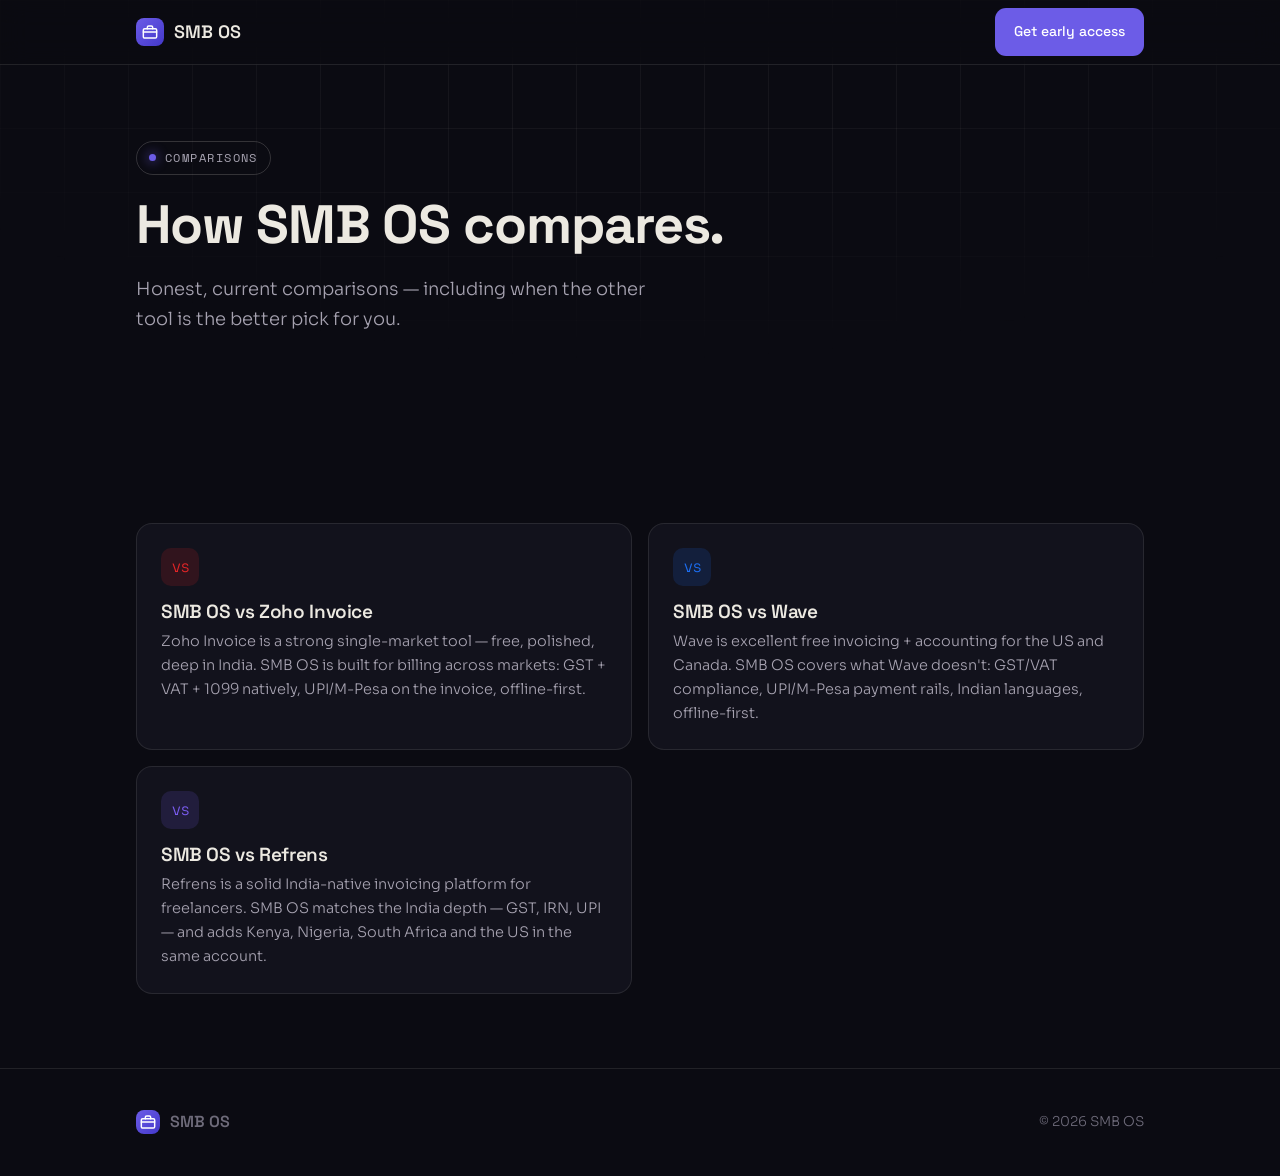
==== compare/index.html @ 992b040c "Add honest comparison pages (vs Zoho Invoice / Wave / Refrens) + footer links + sitemap Co-Authored-" ====
<!DOCTYPE html><html lang="en"><head>
<meta charset="UTF-8"/><meta name="viewport" content="width=device-width, initial-scale=1.0"/>
<title>SMB OS vs Zoho Invoice, Wave, Refrens — honest comparisons | SMB OS</title>
<meta name="description" content="How SMB OS compares to Zoho Invoice, Wave and Refrens for multi-market invoicing: GST/VAT/1099 compliance, UPI/M-Pesa payment rails, languages, offline-first."/>
<link rel="canonical" href="https://kaustubhtripathi-code.github.io/smb-os-site/compare/"/>
<link rel="preconnect" href="https://fonts.googleapis.com"/><link rel="preconnect" href="https://fonts.gstatic.com" crossorigin/>
<link href="https://fonts.googleapis.com/css2?family=Space+Grotesk:wght@400;500;600;700&family=Sora:wght@300;400;500;600&family=Space+Mono:wght@400;700&display=swap" rel="stylesheet"/>
<link rel="stylesheet" href="../market.css"/>
</head><body>
<nav><div class="wrap nav"><a class="brand" href="../index.html"><span class="mark"><svg viewBox="0 0 24 24" fill="none" stroke="#fff" stroke-width="2.2" stroke-linecap="round" stroke-linejoin="round"><rect x="2" y="7" width="20" height="14" rx="2"/><path d="M16 7V5a2 2 0 0 0-2-2h-4a2 2 0 0 0-2 2v2"/><path d="M2 12h20"/></svg></span> SMB OS</a><a href="../index.html#get" class="btn btn-a">Get early access</a></div></nav>
<header class="hero"><div class="wrap"><span class="eyebrow"><span class="dot"></span> Comparisons</span>
<h1 class="h1">How SMB OS compares.</h1>
<p class="lede">Honest, current comparisons — including when the other tool is the better pick for you.</p></div></header>
<section><div class="wrap"><div class="feats">
<a class="feat" href="./vs-zoho-invoice.html" style="text-decoration:none"><div class="fi" style="background:color-mix(in srgb,#E42527 15%,transparent);color:#E42527">vs</div><h3>SMB OS vs Zoho Invoice</h3><p>Zoho Invoice is a strong single-market tool — free, polished, deep in India. SMB OS is built for billing across markets: GST + VAT + 1099 natively, UPI/M-Pesa on the invoice, offline-first.</p></a><a class="feat" href="./vs-wave.html" style="text-decoration:none"><div class="fi" style="background:color-mix(in srgb,#1C6EF2 15%,transparent);color:#1C6EF2">vs</div><h3>SMB OS vs Wave</h3><p>Wave is excellent free invoicing + accounting for the US and Canada. SMB OS covers what Wave doesn't: GST/VAT compliance, UPI/M-Pesa payment rails, Indian languages, offline-first.</p></a><a class="feat" href="./vs-refrens.html" style="text-decoration:none"><div class="fi" style="background:color-mix(in srgb,#7A5CF0 15%,transparent);color:#7A5CF0">vs</div><h3>SMB OS vs Refrens</h3><p>Refrens is a solid India-native invoicing platform for freelancers. SMB OS matches the India depth — GST, IRN, UPI — and adds Kenya, Nigeria, South Africa and the US in the same account.</p></a>
</div></div></section>
<footer><div class="wrap foot"><a class="brand" href="../index.html" style="font-size:16px"><span class="mark" style="width:24px;height:24px"><svg viewBox="0 0 24 24" fill="none" stroke="#fff" stroke-width="2.2" stroke-linecap="round" stroke-linejoin="round"><rect x="2" y="7" width="20" height="14" rx="2"/><path d="M16 7V5a2 2 0 0 0-2-2h-4a2 2 0 0 0-2 2v2"/><path d="M2 12h20"/></svg></span> SMB OS</a><div>© 2026 SMB OS</div></div></footer>
</body></html>
---- market.css ----
/* SMB OS — shared styles for per-market SEO landing pages */
:root{
  --ink:#0B0B12; --ink-2:#12121C; --ink-3:#191926;
  --paper:#F4EFE6; --fg:#ECE9E1; --fg-dim:#A6A2B0; --fg-faint:#6E6B7A;
  --indigo:#6C5CE7; --line:rgba(236,233,225,.10); --line-2:rgba(236,233,225,.18);
  --accent:#6C5CE7;
  --display:'Space Grotesk',sans-serif; --body:'Sora',sans-serif; --mono:'Space Mono',monospace;
  --maxw:1060px;
}
*{box-sizing:border-box;margin:0;padding:0}
html{scroll-behavior:smooth}
body{background:var(--ink);color:var(--fg);font-family:var(--body);font-weight:300;line-height:1.65;-webkit-font-smoothing:antialiased;overflow-x:hidden}
body::before{content:"";position:fixed;inset:0;z-index:0;pointer-events:none;opacity:.5;
  background-image:linear-gradient(var(--line) 1px,transparent 1px),linear-gradient(90deg,var(--line) 1px,transparent 1px);
  background-size:64px 64px;
  -webkit-mask-image:radial-gradient(ellipse 90% 55% at 50% 0%,#000 30%,transparent 75%);
  mask-image:radial-gradient(ellipse 90% 55% at 50% 0%,#000 30%,transparent 75%)}
.wrap{max-width:var(--maxw);margin:0 auto;padding:0 26px;position:relative;z-index:1}
a{color:inherit;text-decoration:none}
h1,h2,h3{font-family:var(--display);font-weight:600;line-height:1.05;letter-spacing:-.02em}
.mono{font-family:var(--mono)}
.accent{color:var(--accent)}

nav{position:sticky;top:0;z-index:50;backdrop-filter:blur(14px);background:rgba(11,11,18,.66);border-bottom:1px solid var(--line)}
.nav{display:flex;align-items:center;justify-content:space-between;height:64px}
.brand{display:flex;align-items:center;gap:10px;font-family:var(--display);font-weight:600;font-size:18px}
.mark{width:28px;height:28px;border-radius:8px;background:linear-gradient(135deg,var(--indigo),#4338CA);display:grid;place-items:center}
.mark svg{width:16px;height:16px}
.btn{font-family:var(--display);font-weight:500;font-size:14px;padding:11px 18px;border-radius:11px;display:inline-flex;align-items:center;gap:8px;transition:.2s;border:1px solid transparent;cursor:pointer}
.btn-p{background:var(--fg);color:var(--ink)}
.btn-p:hover{transform:translateY(-2px);box-shadow:0 12px 30px rgba(236,233,225,.16)}
.btn-a{background:var(--accent);color:#fff}
.btn-g{border-color:var(--line-2);color:var(--fg)}
.btn-g:hover{background:rgba(236,233,225,.06)}

.hero{padding:76px 0 48px}
.hero-grid{display:grid;grid-template-columns:1.1fr .9fr;gap:46px;align-items:center}
.eyebrow{display:inline-flex;align-items:center;gap:9px;font-family:var(--mono);font-size:12px;letter-spacing:.12em;text-transform:uppercase;color:var(--fg-dim);border:1px solid var(--line-2);padding:6px 12px;border-radius:100px;margin-bottom:22px}
.dot{width:7px;height:7px;border-radius:50%;background:var(--accent);box-shadow:0 0 12px var(--accent)}
h1.h1{font-size:clamp(34px,4.6vw,54px);font-weight:700}
h1.h1 .accent{color:var(--accent)}
.lede{font-size:18px;color:var(--fg-dim);max-width:520px;margin:22px 0 30px}
.cta-row{display:flex;gap:12px;flex-wrap:wrap}
.mini{font-family:var(--mono);font-size:12.5px;color:var(--fg-faint);margin-top:22px}
@media(max-width:860px){.hero-grid{grid-template-columns:1fr;gap:36px}}

/* CSS invoice mock */
.inv{background:var(--paper);color:#1A1622;border-radius:18px;padding:22px 22px 18px;box-shadow:0 40px 90px -30px rgba(0,0,0,.7);position:relative;overflow:hidden}
.inv::after{content:"";position:absolute;top:0;left:0;right:0;height:5px;background:var(--accent)}
.inv .t{font-family:var(--display);font-weight:600;font-size:16px;color:#141019}
.inv .s{font-family:var(--mono);font-size:11px;color:#7A7486;margin-top:3px}
.inv .chip{position:absolute;right:18px;top:18px;font-family:var(--mono);font-size:10px;font-weight:700;padding:5px 9px;border-radius:7px;background:color-mix(in srgb,var(--accent) 15%,transparent);color:var(--accent)}
.inv .rows{border-top:1px dashed #cbc3b4;border-bottom:1px dashed #cbc3b4;padding:11px 0;margin:14px 0}
.inv .r{display:flex;justify-content:space-between;font-size:13px;color:#4b4552;padding:3px 0}
.inv .r .m{font-family:var(--mono);font-size:12px;color:#141019}
.inv .tot{display:flex;justify-content:space-between;align-items:baseline}
.inv .tot .l{font-family:var(--display);font-weight:600;font-size:15px;color:#141019}
.inv .tot .v{font-family:var(--display);font-weight:700;font-size:24px;color:var(--accent)}
.inv .pay{display:flex;align-items:center;gap:12px;margin-top:14px;padding-top:14px;border-top:1px solid #e4dccd;font-family:var(--display);font-weight:600;font-size:13px;color:#141019}
.inv .pay .q{width:44px;height:44px;border-radius:9px;background:color-mix(in srgb,var(--accent) 12%,transparent);display:grid;place-items:center;color:var(--accent);font-size:20px}

section{padding:74px 0;position:relative}
.kicker{font-family:var(--mono);font-size:12px;letter-spacing:.15em;text-transform:uppercase;color:var(--fg-faint);margin-bottom:14px}
.h2{font-size:clamp(26px,3.4vw,40px);font-weight:600;max-width:20ch}
.prose{color:var(--fg-dim);font-size:17px;max-width:64ch;margin-top:18px}
.prose p{margin-top:16px}
.prose strong{color:var(--fg);font-weight:500}

.feats{display:grid;grid-template-columns:repeat(2,1fr);gap:16px;margin-top:36px}
.feat{background:var(--ink-2);border:1px solid var(--line);border-radius:16px;padding:24px}
.feat h3{font-size:19px;margin-bottom:8px}
.feat p{color:var(--fg-dim);font-size:14.5px}
.feat .fi{width:38px;height:38px;border-radius:10px;display:grid;place-items:center;margin-bottom:16px;background:color-mix(in srgb,var(--accent) 15%,transparent);color:var(--accent)}
@media(max-width:720px){.feats{grid-template-columns:1fr}}

.faq{display:flex;flex-direction:column;gap:12px;margin-top:34px;max-width:800px}
details{background:var(--ink-2);border:1px solid var(--line);border-radius:14px;padding:4px 20px;transition:.2s}
details[open]{border-color:var(--line-2)}
summary{cursor:pointer;list-style:none;padding:18px 0;font-family:var(--display);font-weight:500;font-size:17px;display:flex;justify-content:space-between;align-items:center;gap:16px}
summary::-webkit-details-marker{display:none}
summary::after{content:"+";color:var(--accent);font-family:var(--mono);font-size:20px}
details[open] summary::after{content:"–"}
details p{color:var(--fg-dim);font-size:15px;padding:0 0 20px;max-width:70ch}

.cta{background:radial-gradient(90% 120% at 0% 0%,color-mix(in srgb,var(--accent) 16%,transparent),transparent 55%),var(--ink-2);border:1px solid var(--line-2);border-radius:26px;padding:56px 40px;text-align:center}
.cta h2{font-size:clamp(26px,3.6vw,42px);max-width:20ch;margin:0 auto}
.cta p{color:var(--fg-dim);margin:16px auto 26px;max-width:48ch;font-size:16px}

/* comparison tables (compare/ pages) */
.cmp-scroll{overflow-x:auto;margin-top:38px;border:1px solid var(--line-2);border-radius:18px}
.cmp{width:100%;min-width:640px;border-collapse:collapse;font-size:14.5px}
.cmp th{font-family:var(--display);font-weight:600;font-size:15px;text-align:left;padding:16px 18px;background:var(--ink-3);border-bottom:1px solid var(--line-2)}
.cmp td{padding:13px 18px;border-bottom:1px solid var(--line);color:var(--fg-dim);vertical-align:top}
.cmp tr:last-child td{border-bottom:none}
.cmp td:first-child{color:var(--fg);font-weight:400;max-width:340px}
.cmp .smbcol{background:color-mix(in srgb,var(--indigo) 9%,transparent)}
.cmp td.y{color:#7BD8A8}
.cmp td.p{color:#D8C77B}
.cmp td.n{color:var(--fg-faint)}
.cmp-note{font-family:var(--mono);font-size:11.5px;color:var(--fg-faint);margin-top:12px;max-width:78ch}
.choose{margin:14px 0 6px 18px;display:flex;flex-direction:column;gap:8px}

footer{border-top:1px solid var(--line);padding:40px 0;color:var(--fg-faint);font-size:13.5px}
.foot{display:flex;justify-content:space-between;gap:20px;flex-wrap:wrap;align-items:center}
.otherm{display:flex;gap:16px;flex-wrap:wrap}
.otherm a:hover{color:var(--fg)}
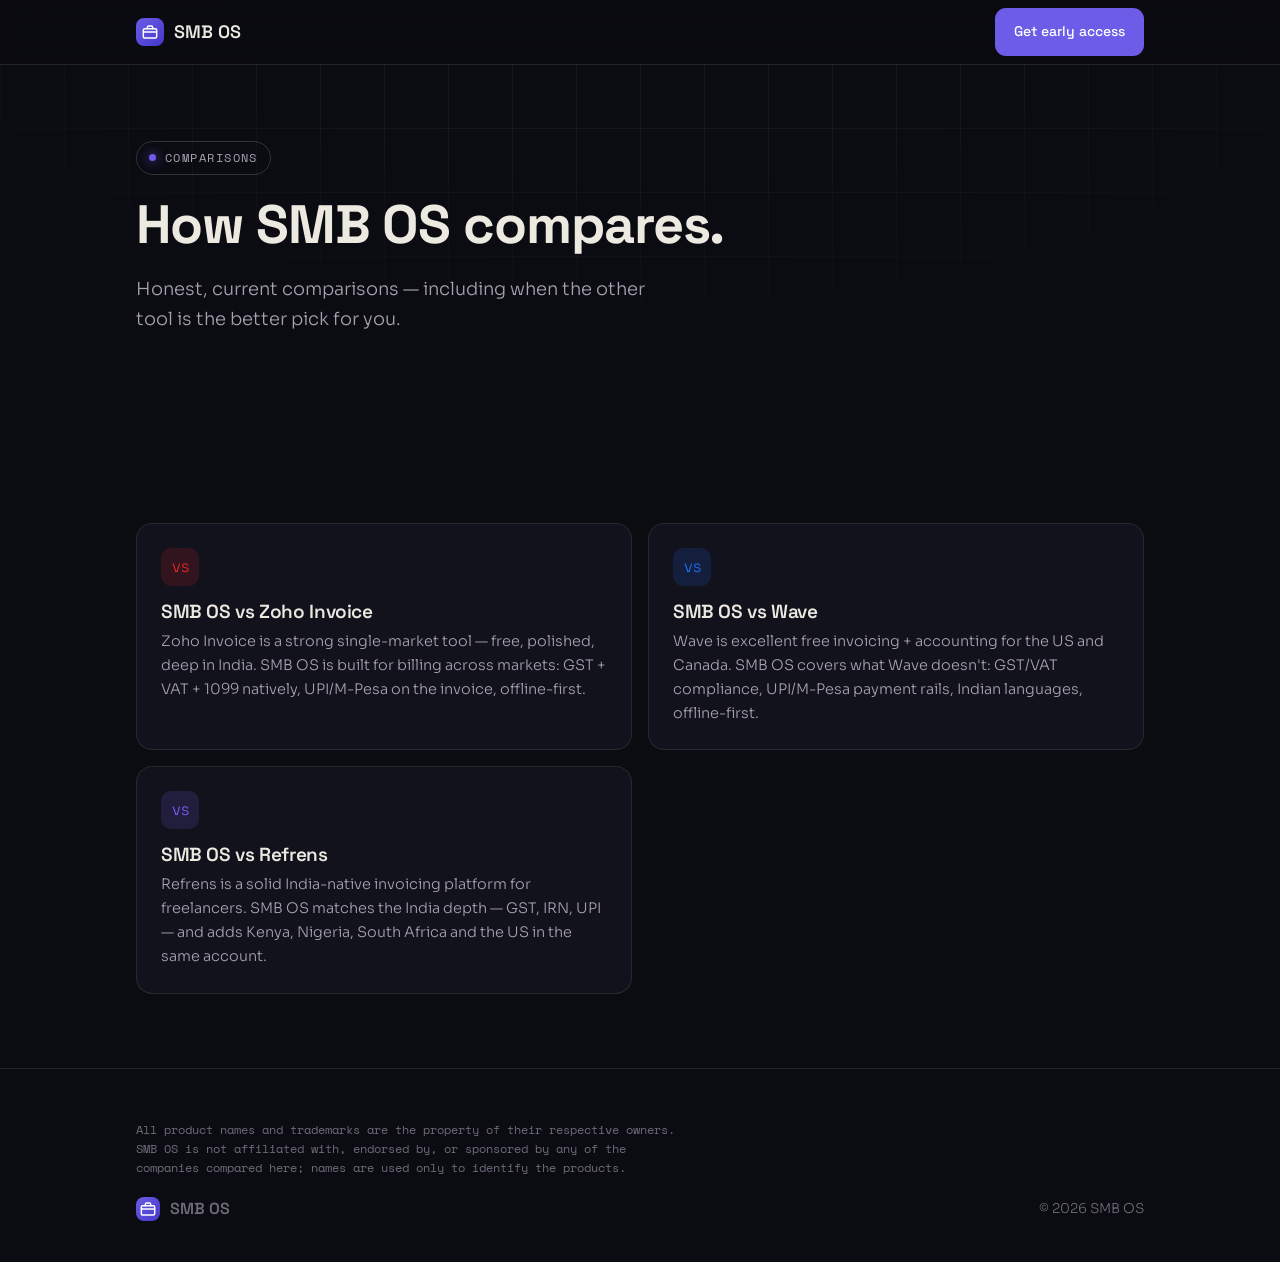
==== commit 0d7f092c: "Compare: nav link, trademark/no-affiliation disclaimers on all compare pages Co-Authored-By: Claude " ====
--- a/compare/index.html
+++ b/compare/index.html
@@ -14,5 +14,5 @@
 <section><div class="wrap"><div class="feats">
 <a class="feat" href="./vs-zoho-invoice.html" style="text-decoration:none"><div class="fi" style="background:color-mix(in srgb,#E42527 15%,transparent);color:#E42527">vs</div><h3>SMB OS vs Zoho Invoice</h3><p>Zoho Invoice is a strong single-market tool — free, polished, deep in India. SMB OS is built for billing across markets: GST + VAT + 1099 natively, UPI/M-Pesa on the invoice, offline-first.</p></a><a class="feat" href="./vs-wave.html" style="text-decoration:none"><div class="fi" style="background:color-mix(in srgb,#1C6EF2 15%,transparent);color:#1C6EF2">vs</div><h3>SMB OS vs Wave</h3><p>Wave is excellent free invoicing + accounting for the US and Canada. SMB OS covers what Wave doesn't: GST/VAT compliance, UPI/M-Pesa payment rails, Indian languages, offline-first.</p></a><a class="feat" href="./vs-refrens.html" style="text-decoration:none"><div class="fi" style="background:color-mix(in srgb,#7A5CF0 15%,transparent);color:#7A5CF0">vs</div><h3>SMB OS vs Refrens</h3><p>Refrens is a solid India-native invoicing platform for freelancers. SMB OS matches the India depth — GST, IRN, UPI — and adds Kenya, Nigeria, South Africa and the US in the same account.</p></a>
 </div></div></section>
-<footer><div class="wrap foot"><a class="brand" href="../index.html" style="font-size:16px"><span class="mark" style="width:24px;height:24px"><svg viewBox="0 0 24 24" fill="none" stroke="#fff" stroke-width="2.2" stroke-linecap="round" stroke-linejoin="round"><rect x="2" y="7" width="20" height="14" rx="2"/><path d="M16 7V5a2 2 0 0 0-2-2h-4a2 2 0 0 0-2 2v2"/><path d="M2 12h20"/></svg></span> SMB OS</a><div>© 2026 SMB OS</div></div></footer>
+<footer><div class="wrap"><p class="cmp-note" style="margin-bottom:18px">All product names and trademarks are the property of their respective owners. SMB OS is not affiliated with, endorsed by, or sponsored by any of the companies compared here; names are used only to identify the products.</p><div class="foot"><a class="brand" href="../index.html" style="font-size:16px"><span class="mark" style="width:24px;height:24px"><svg viewBox="0 0 24 24" fill="none" stroke="#fff" stroke-width="2.2" stroke-linecap="round" stroke-linejoin="round"><rect x="2" y="7" width="20" height="14" rx="2"/><path d="M16 7V5a2 2 0 0 0-2-2h-4a2 2 0 0 0-2 2v2"/><path d="M2 12h20"/></svg></span> SMB OS</a><div>© 2026 SMB OS</div></div></div></footer>
 </body></html>
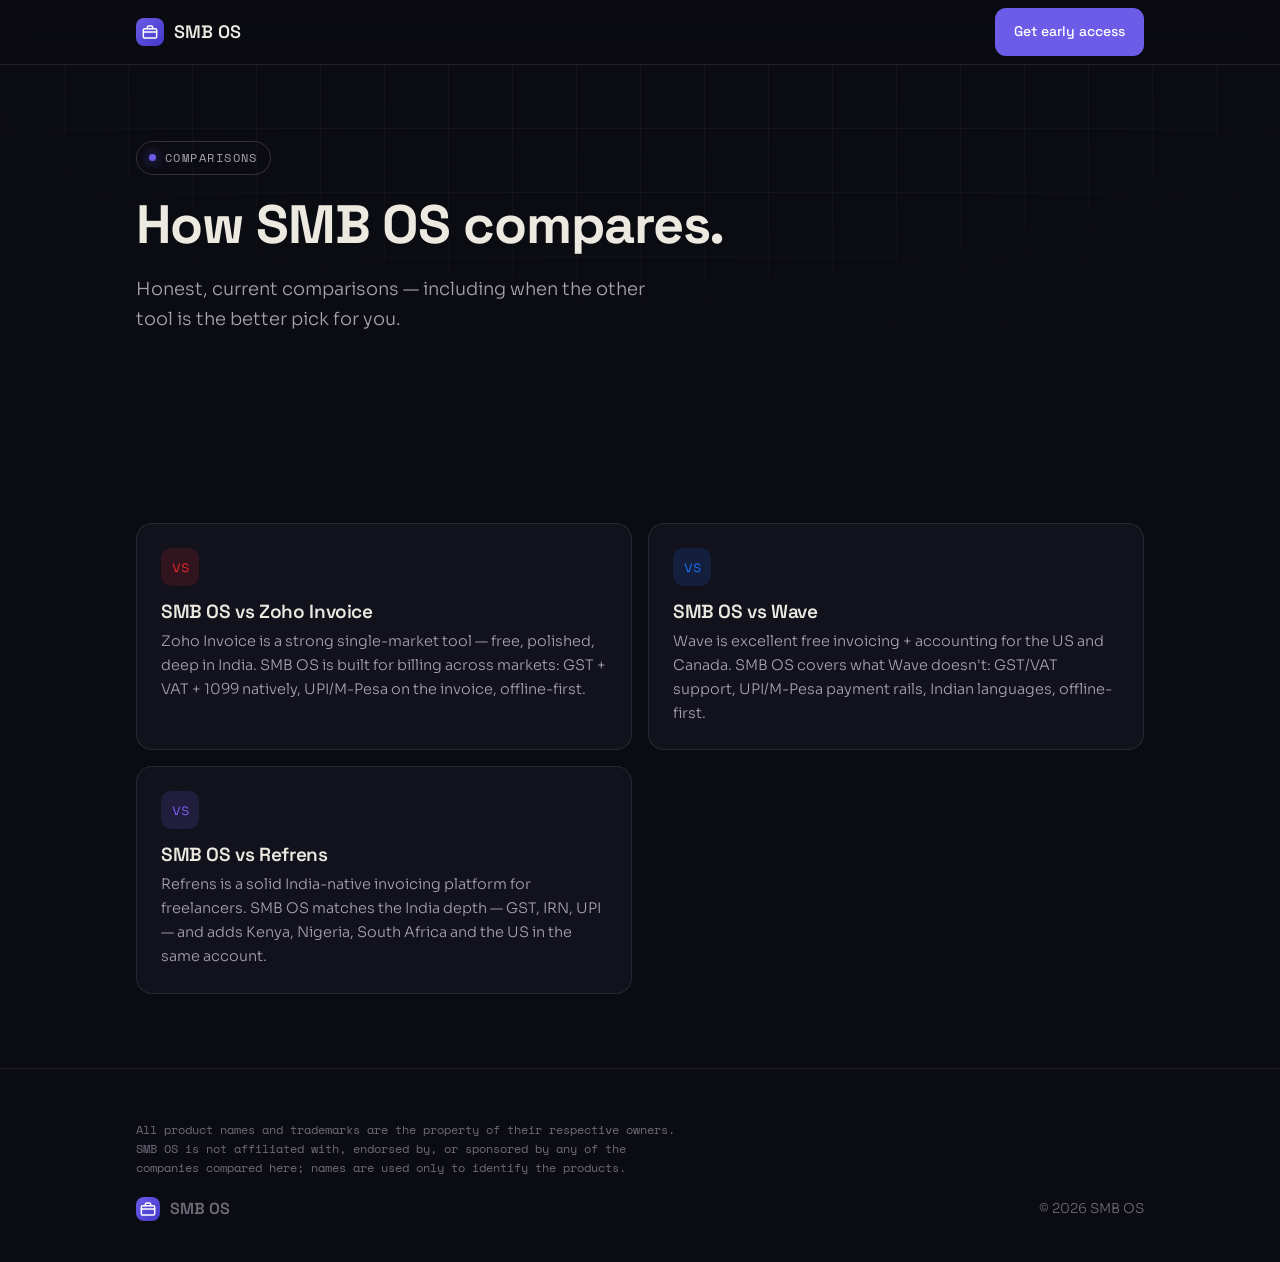
==== commit 538f58e3: "Site-wide honesty reframe: product no longer claims to deliver 'compliance' - format/fields/calculat" ====
--- a/compare/index.html
+++ b/compare/index.html
@@ -1,7 +1,7 @@
 <!DOCTYPE html><html lang="en"><head>
 <meta charset="UTF-8"/><meta name="viewport" content="width=device-width, initial-scale=1.0"/>
 <title>SMB OS vs Zoho Invoice, Wave, Refrens — honest comparisons | SMB OS</title>
-<meta name="description" content="How SMB OS compares to Zoho Invoice, Wave and Refrens for multi-market invoicing: GST/VAT/1099 compliance, UPI/M-Pesa payment rails, languages, offline-first."/>
+<meta name="description" content="How SMB OS compares to Zoho Invoice, Wave and Refrens for multi-market invoicing: GST/VAT/1099 support, UPI/M-Pesa payment rails, languages, offline-first."/>
 <link rel="canonical" href="https://kaustubhtripathi-code.github.io/smb-os-site/compare/"/>
 <link rel="preconnect" href="https://fonts.googleapis.com"/><link rel="preconnect" href="https://fonts.gstatic.com" crossorigin/>
 <link href="https://fonts.googleapis.com/css2?family=Space+Grotesk:wght@400;500;600;700&family=Sora:wght@300;400;500;600&family=Space+Mono:wght@400;700&display=swap" rel="stylesheet"/>
@@ -12,7 +12,7 @@
 <h1 class="h1">How SMB OS compares.</h1>
 <p class="lede">Honest, current comparisons — including when the other tool is the better pick for you.</p></div></header>
 <section><div class="wrap"><div class="feats">
-<a class="feat" href="./vs-zoho-invoice.html" style="text-decoration:none"><div class="fi" style="background:color-mix(in srgb,#E42527 15%,transparent);color:#E42527">vs</div><h3>SMB OS vs Zoho Invoice</h3><p>Zoho Invoice is a strong single-market tool — free, polished, deep in India. SMB OS is built for billing across markets: GST + VAT + 1099 natively, UPI/M-Pesa on the invoice, offline-first.</p></a><a class="feat" href="./vs-wave.html" style="text-decoration:none"><div class="fi" style="background:color-mix(in srgb,#1C6EF2 15%,transparent);color:#1C6EF2">vs</div><h3>SMB OS vs Wave</h3><p>Wave is excellent free invoicing + accounting for the US and Canada. SMB OS covers what Wave doesn't: GST/VAT compliance, UPI/M-Pesa payment rails, Indian languages, offline-first.</p></a><a class="feat" href="./vs-refrens.html" style="text-decoration:none"><div class="fi" style="background:color-mix(in srgb,#7A5CF0 15%,transparent);color:#7A5CF0">vs</div><h3>SMB OS vs Refrens</h3><p>Refrens is a solid India-native invoicing platform for freelancers. SMB OS matches the India depth — GST, IRN, UPI — and adds Kenya, Nigeria, South Africa and the US in the same account.</p></a>
+<a class="feat" href="./vs-zoho-invoice.html" style="text-decoration:none"><div class="fi" style="background:color-mix(in srgb,#E42527 15%,transparent);color:#E42527">vs</div><h3>SMB OS vs Zoho Invoice</h3><p>Zoho Invoice is a strong single-market tool — free, polished, deep in India. SMB OS is built for billing across markets: GST + VAT + 1099 natively, UPI/M-Pesa on the invoice, offline-first.</p></a><a class="feat" href="./vs-wave.html" style="text-decoration:none"><div class="fi" style="background:color-mix(in srgb,#1C6EF2 15%,transparent);color:#1C6EF2">vs</div><h3>SMB OS vs Wave</h3><p>Wave is excellent free invoicing + accounting for the US and Canada. SMB OS covers what Wave doesn't: GST/VAT support, UPI/M-Pesa payment rails, Indian languages, offline-first.</p></a><a class="feat" href="./vs-refrens.html" style="text-decoration:none"><div class="fi" style="background:color-mix(in srgb,#7A5CF0 15%,transparent);color:#7A5CF0">vs</div><h3>SMB OS vs Refrens</h3><p>Refrens is a solid India-native invoicing platform for freelancers. SMB OS matches the India depth — GST, IRN, UPI — and adds Kenya, Nigeria, South Africa and the US in the same account.</p></a>
 </div></div></section>
 <footer><div class="wrap"><p class="cmp-note" style="margin-bottom:18px">All product names and trademarks are the property of their respective owners. SMB OS is not affiliated with, endorsed by, or sponsored by any of the companies compared here; names are used only to identify the products.</p><div class="foot"><a class="brand" href="../index.html" style="font-size:16px"><span class="mark" style="width:24px;height:24px"><svg viewBox="0 0 24 24" fill="none" stroke="#fff" stroke-width="2.2" stroke-linecap="round" stroke-linejoin="round"><rect x="2" y="7" width="20" height="14" rx="2"/><path d="M16 7V5a2 2 0 0 0-2-2h-4a2 2 0 0 0-2 2v2"/><path d="M2 12h20"/></svg></span> SMB OS</a><div>© 2026 SMB OS</div></div></div></footer>
 </body></html>
